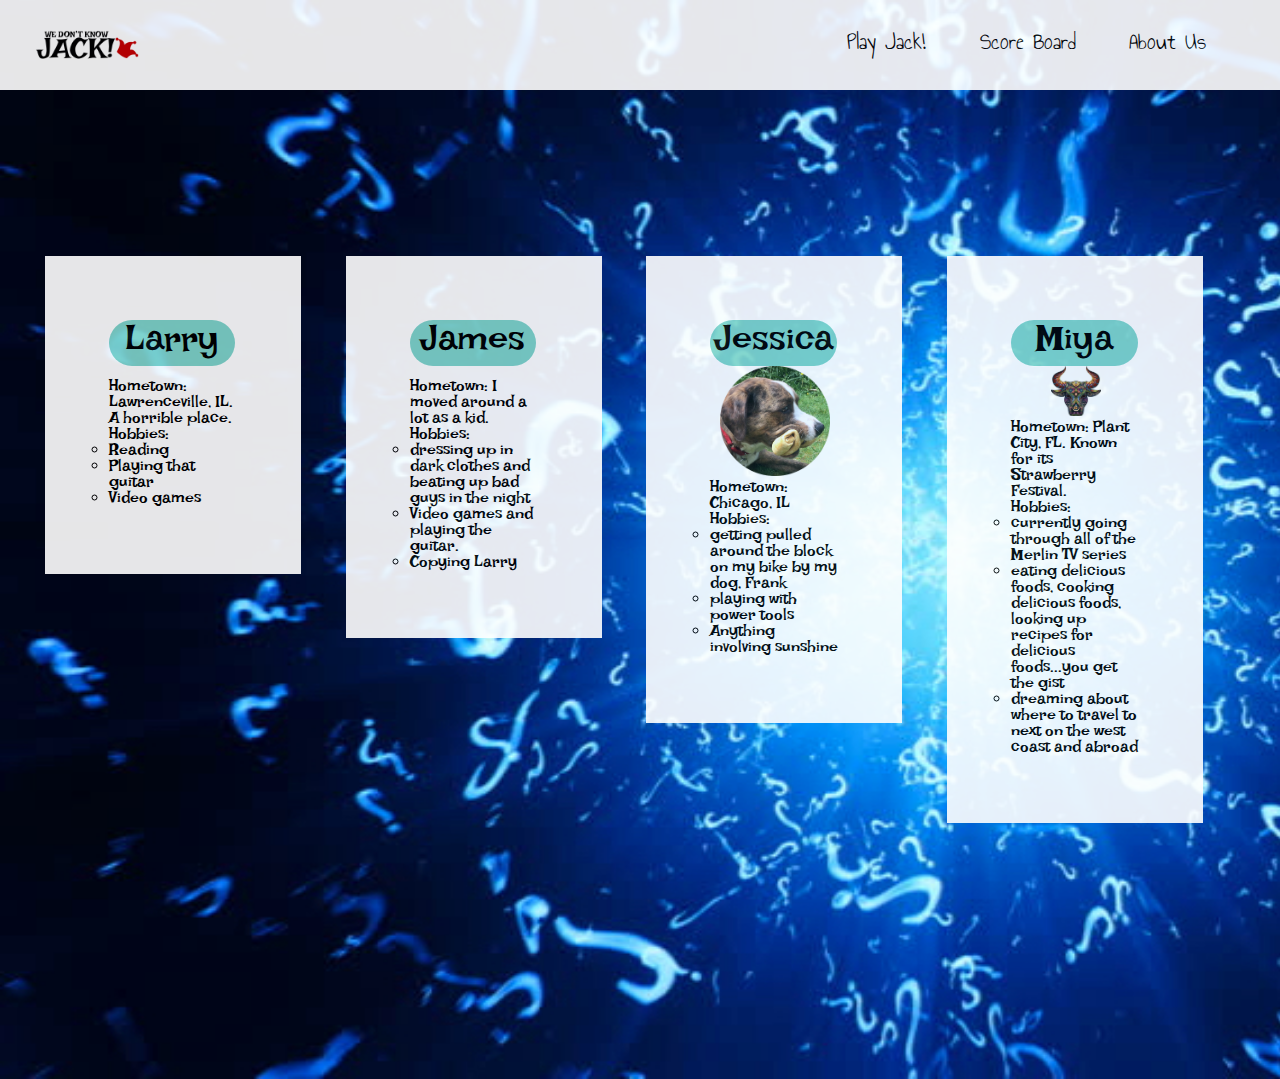
==== aboutus.html @ 1905cf06 "Merge branch 'master' into day-4-team-project" ====
<!DOCTYPE html>
<html>
  <head>
    <meta charset="utf-8">
    <title>About Us</title>
    <link href="assets/jackFavicon.png" rel="icon" type="image/png" />
    <link rel="stylesheet" type="text/css" href="default.css">
    <link  rel="stylesheet" type="text/css" href="aboutus.css" />
  </head>
  <body>
    <header>
      <ul class="nav-bar">
        <li class="nav-bar-logo"><a href="splash.html"><img src="assets/jackLogo.png"></a></li>
        <li class="nav-list-item"><a class="nav-item-link" href="splash.html">Play Jack!</a></li>
        <li class="nav-list-item"><a class="nav-item-link" href="highscore.html">Score Board</a></li>
        <li class="nav-list-item"><a class="nav-item-link" href="aboutus.html">About Us</a></li>
      </ul>
    </header>
    <div class="bio">
      <h1>Larry</h1>
      <img src="" alt="">
      <div class="hometown">
        Hometown: Lawrenceville, IL. A horrible place.
      </div>
      <div class="hobbies">
        Hobbies:
        <ul>
          <li>Reading</li>
          <li>Playing that guitar</li>
          <li>Video games</li>
        </ul>
      </div>
    </div>

    <div class="bio">
      <h1>James</h1>
      <img src="" alt="">
      <div class="hometown">
        Hometown: I moved around a lot as a kid.
      </div>
      <div class="hobbies">
        Hobbies:
        <ul>
          <li>dressing up in dark clothes and beating up bad guys in the night</li>
          <li>Video games and playing the guitar.</li>
          <li>Copying Larry</li>
        </ul>
      </div>
    </div>

    <div class="bio">
      <h1>Jessica</h1>
      <img src="assets\frank.jpg" alt="" class="frankie-pooch">
        <div class="hometown">
          Hometown: Chicago, IL
        </div>
        <div class="hobbies">
          Hobbies:
          <ul>
            <li>getting pulled around the block on my bike by my dog, Frank</li>
            <li>playing with power tools</li>
            <li>Anything involving sunshine</li>
          </ul>
        </div>
    </div>

    <div class="bio">
      <h1>Miya</h1>
      <img src="assets\bull _symbol.jpg" alt="colorful Taurus bull" class="bio-pic">
        <div class="hometown">
          Hometown: Plant City, FL. Known for its Strawberry Festival.
        </div>
        <div class="hobbies">
          Hobbies:
          <ul>
            <li>currently going through all of the Merlin TV series</li>
            <li>eating delicious foods, cooking delicious foods, looking up recipes for delicious foods...you get the gist</li>
            <li>dreaming about where to travel to next on the west coast and abroad</li>
          </ul>
        </div>
    </div>

  </body>
</html>
---- default.css ----
@import url('https://fonts.googleapis.com/css?family=Annie+Use+Your+Telescope%7CLakki+Reddy');

/* http://meyerweb.com/eric/tools/css/reset/
   v2.0 | 20110126
   License: none (public domain)
*/

html, body, div, span, applet, object, iframe,
h1, h2, h3, h4, h5, h6, p, blockquote, pre,
a, abbr, acronym, address, big, cite, code,
del, dfn, em, img, ins, kbd, q, s, samp,
small, strike, strong, sub, sup, tt, var,
b, u, i, center,
dl, dt, dd, ol, ul, li,
fieldset, form, label, legend,
table, caption, tbody, tfoot, thead, tr, th, td,
article, aside, canvas, details, embed,
figure, figcaption, footer, header, hgroup,
menu, nav, output, ruby, section, summary,
time, mark, audio, video {
	margin: 0;
	padding: 0;
	border: 0;
	font-size: 100%;
	font: inherit;
	vertical-align: baseline;
}
/* HTML5 display-role reset for older browsers */
article, aside, details, figcaption, figure,
footer, header, hgroup, menu, nav, section {
	display: block;
}
body {
	line-height: 1;
}
ol, ul {
	list-style: none;
}
blockquote, q {
	quotes: none;
}
blockquote:before, blockquote:after,
q:before, q:after {
	content: '';
	content: none;
}
table {
	border-collapse: collapse;
	border-spacing: 0;
}

/*CSS reset above this line*/

html {
	background-image: url('./assets/questionMark.jpg');
	background-size: cover;
	background-repeat: no-repeat;
}

header {
  float: left;
  width: 105%;
  background-color: #FFFFFF;
  position: fixed;
  opacity: .9;
  margin-left: -10px;
  margin-top:  -10px;
	z-index: 3;
}

.nav-bar {
  list-style-type: none;
  font-family: 'Annie Use Your Telescope', cursive;
  width: 100%;
  padding: 0px 0px 0px 5px;
  margin-right: 20px;
  color: #FFFFFF;
}

.nav-bar-logo {
  float: left;
  margin-right: 20%;
  margin-left: 3%;
  padding-top: 3%;
  padding-bottom: 2%;
	z-index: 5;
}

li img {
  width: 20%;
}

.nav-list-item {
  float: left;
  font-size: 24px;
  padding: 2%;
  padding-top: 3%;

}

.nav-item-link {
  text-decoration: none;
  color: #000000;
}

.nav-item-link:hover  {
  color: #8FD8FC;
}

#bottom {
  float: left;
  clear: both;
  width: 100%;
  margin-top: 10%;
}
---- aboutus.css ----
.bio {
  font-family: 'Lakki Reddy', cursive;
  float: left;
  margin-top: 20%;
	margin-bottom: 20%;
  width: 10%;
  margin-left: 3.5%;
  padding: 5%;
  /*height: 300px;*/
  background-color: #FFFFFF;
  color: #000000;
  opacity: .9;
}

.hobbies ul li {
	list-style-type: circle;
}

h1 {
  font-size: 36px;
  text-align: center;
}

.hometown {
	border-width: thin;
}

img.bio-pic {
	height: 50px;
	width: 50px;
	margin-left: 40px;
}

img.frankie-pooch {
	height: 110px;
	width: 110px;
	margin-left: 10px;
}

h1 {
	background-color: #7FD4CA;
	/*still need to make box cover all of our names*/
	border-radius: 25px;
	width: 126.33px;
	height: auto;
	padding-top: 10px;
}
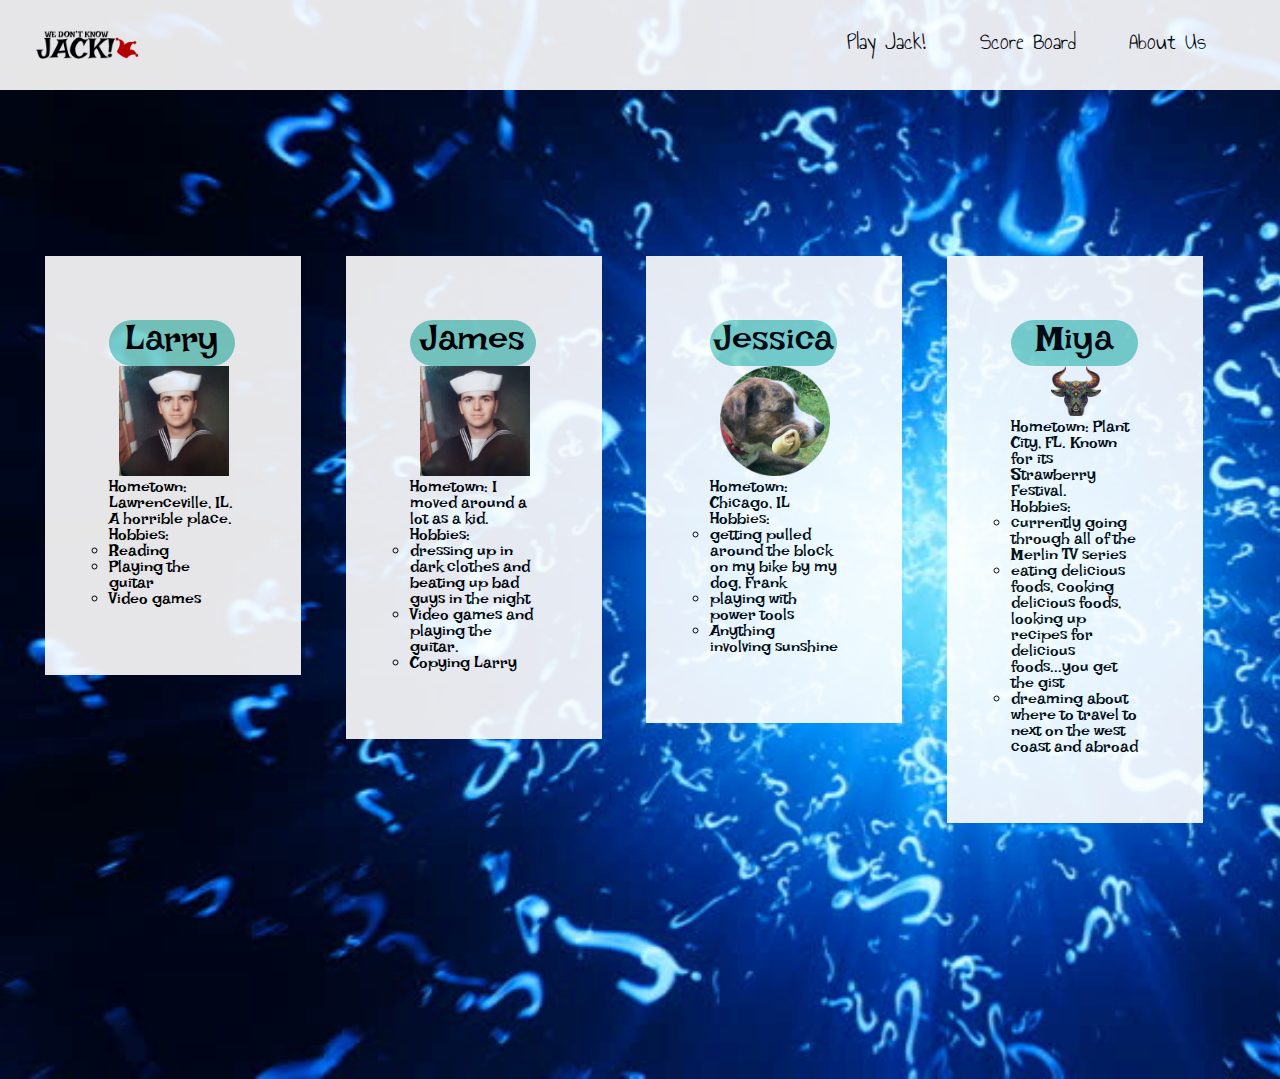
==== commit 62cb247a: "Avatar IS NOT FIXED YET. But aboutus photo is added." ====
--- a/aboutus.html
+++ b/aboutus.html
@@ -18,7 +18,7 @@
     </header>
     <div class="bio">
       <h1>Larry</h1>
-      <img src="" alt="">
+      <img src="assets\sailor.jpg" class="sailor-guy">
       <div class="hometown">
         Hometown: Lawrenceville, IL. A horrible place.
       </div>
@@ -26,7 +26,7 @@
         Hobbies:
         <ul>
           <li>Reading</li>
-          <li>Playing that guitar</li>
+          <li>Playing the guitar</li>
           <li>Video games</li>
         </ul>
       </div>
@@ -34,7 +34,7 @@
 
     <div class="bio">
       <h1>James</h1>
-      <img src="" alt="">
+      <img src="assets\sailor.jpg" class="sailor-guy">
       <div class="hometown">
         Hometown: I moved around a lot as a kid.
       </div>
--- a/aboutus.css
+++ b/aboutus.css
@@ -38,6 +38,11 @@
 	margin-left: 10px;
 }
 
+img.sailor-guy {
+	height: 110px;
+	width: 110px;
+	margin-left: 10px;
+}
 h1 {
 	background-color: #7FD4CA;
 	/*still need to make box cover all of our names*/
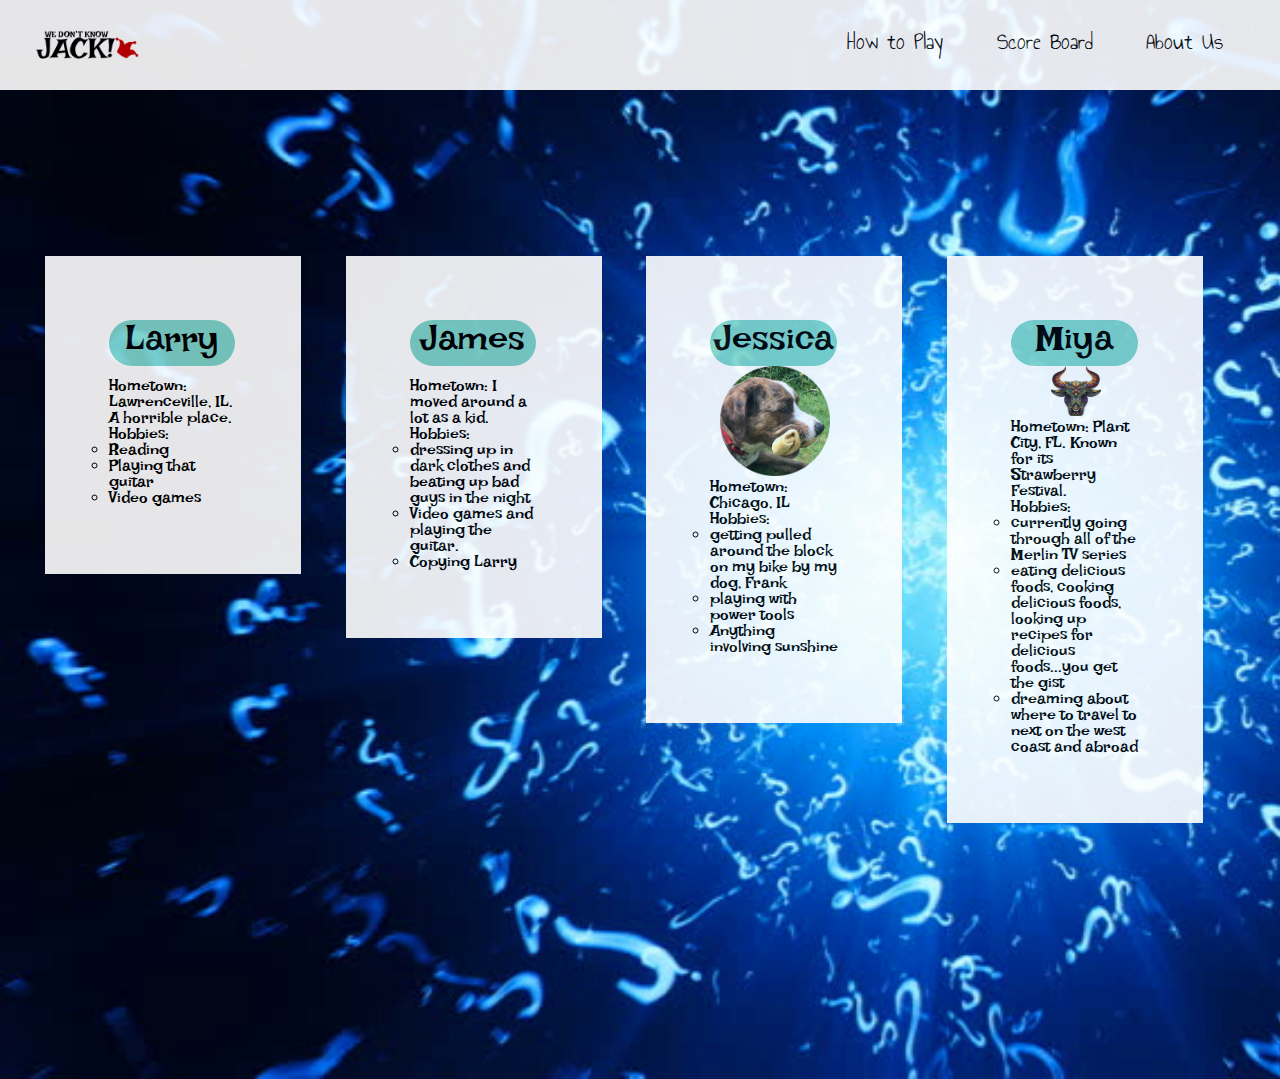
==== commit c1655e6f: "added how-to css and html" ====
--- a/aboutus.html
+++ b/aboutus.html
@@ -5,20 +5,20 @@
     <title>About Us</title>
     <link href="assets/jackFavicon.png" rel="icon" type="image/png" />
     <link rel="stylesheet" type="text/css" href="default.css">
-    <link  rel="stylesheet" type="text/css" href="aboutus.css" />
+    <link rel="stylesheet" type="text/css" href="aboutus.css" />
   </head>
   <body>
     <header>
       <ul class="nav-bar">
         <li class="nav-bar-logo"><a href="splash.html"><img src="assets/jackLogo.png"></a></li>
-        <li class="nav-list-item"><a class="nav-item-link" href="splash.html">Play Jack!</a></li>
+        <li class="nav-list-item"><a class="nav-item-link" href="howto.html">How to Play</a></li>
         <li class="nav-list-item"><a class="nav-item-link" href="highscore.html">Score Board</a></li>
         <li class="nav-list-item"><a class="nav-item-link" href="aboutus.html">About Us</a></li>
       </ul>
     </header>
     <div class="bio">
       <h1>Larry</h1>
-      <img src="assets\sailor.jpg" class="sailor-guy">
+      <img src="" alt="">
       <div class="hometown">
         Hometown: Lawrenceville, IL. A horrible place.
       </div>
@@ -26,7 +26,7 @@
         Hobbies:
         <ul>
           <li>Reading</li>
-          <li>Playing the guitar</li>
+          <li>Playing that guitar</li>
           <li>Video games</li>
         </ul>
       </div>
@@ -34,7 +34,7 @@
 
     <div class="bio">
       <h1>James</h1>
-      <img src="assets\sailor.jpg" class="sailor-guy">
+      <img src="" alt="">
       <div class="hometown">
         Hometown: I moved around a lot as a kid.
       </div>
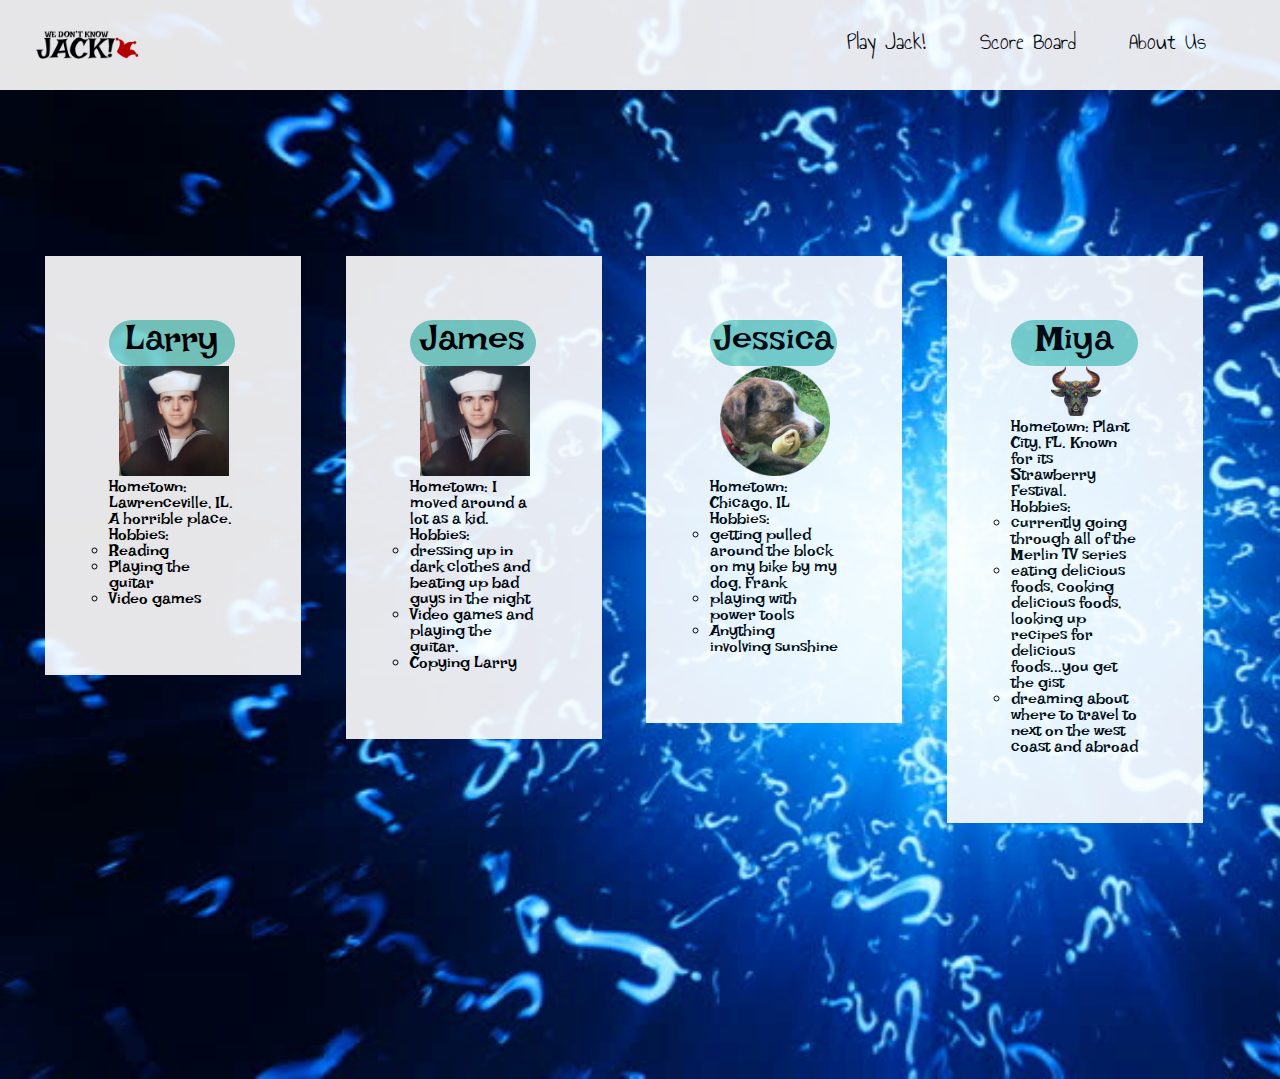
==== commit bc651d5c: "Merge branch 'master' into addsoundeffect" ====
--- a/aboutus.html
+++ b/aboutus.html
@@ -5,20 +5,20 @@
     <title>About Us</title>
     <link href="assets/jackFavicon.png" rel="icon" type="image/png" />
     <link rel="stylesheet" type="text/css" href="default.css">
-    <link rel="stylesheet" type="text/css" href="aboutus.css" />
+    <link  rel="stylesheet" type="text/css" href="aboutus.css" />
   </head>
   <body>
     <header>
       <ul class="nav-bar">
         <li class="nav-bar-logo"><a href="splash.html"><img src="assets/jackLogo.png"></a></li>
-        <li class="nav-list-item"><a class="nav-item-link" href="howto.html">How to Play</a></li>
+        <li class="nav-list-item"><a class="nav-item-link" href="splash.html">Play Jack!</a></li>
         <li class="nav-list-item"><a class="nav-item-link" href="highscore.html">Score Board</a></li>
         <li class="nav-list-item"><a class="nav-item-link" href="aboutus.html">About Us</a></li>
       </ul>
     </header>
     <div class="bio">
       <h1>Larry</h1>
-      <img src="" alt="">
+      <img src="assets\sailor.jpg" class="sailor-guy">
       <div class="hometown">
         Hometown: Lawrenceville, IL. A horrible place.
       </div>
@@ -26,7 +26,7 @@
         Hobbies:
         <ul>
           <li>Reading</li>
-          <li>Playing that guitar</li>
+          <li>Playing the guitar</li>
           <li>Video games</li>
         </ul>
       </div>
@@ -34,7 +34,7 @@
 
     <div class="bio">
       <h1>James</h1>
-      <img src="" alt="">
+      <img src="assets\sailor.jpg" class="sailor-guy">
       <div class="hometown">
         Hometown: I moved around a lot as a kid.
       </div>
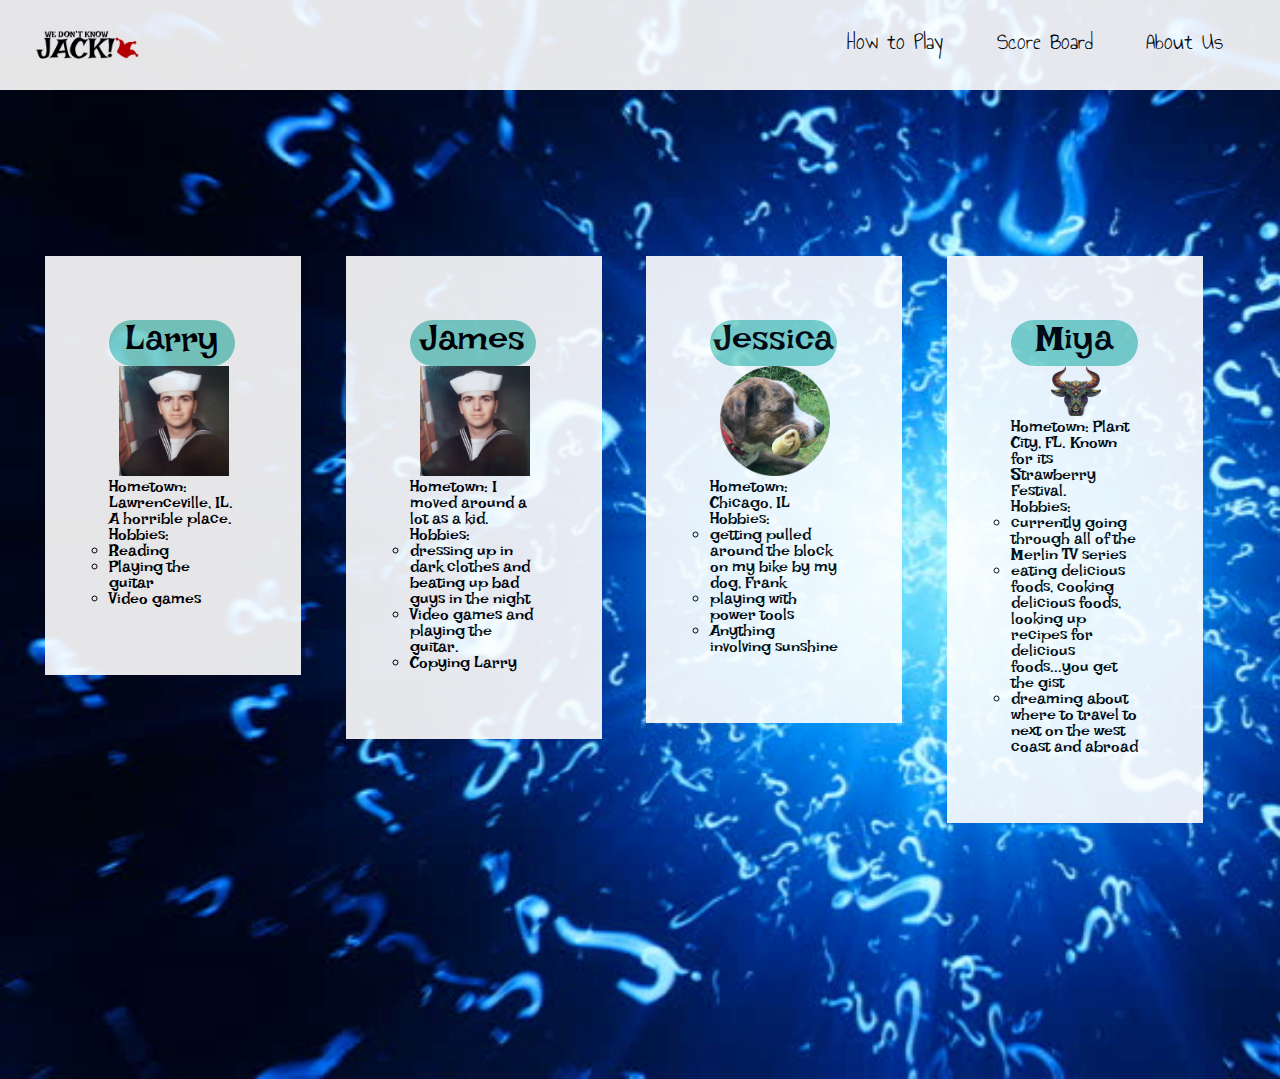
==== commit 691f9c15: "Merge branch 'master' into day-4-team-project" ====
--- a/aboutus.html
+++ b/aboutus.html
@@ -5,13 +5,13 @@
     <title>About Us</title>
     <link href="assets/jackFavicon.png" rel="icon" type="image/png" />
     <link rel="stylesheet" type="text/css" href="default.css">
-    <link  rel="stylesheet" type="text/css" href="aboutus.css" />
+    <link rel="stylesheet" type="text/css" href="aboutus.css" />
   </head>
   <body>
     <header>
       <ul class="nav-bar">
         <li class="nav-bar-logo"><a href="splash.html"><img src="assets/jackLogo.png"></a></li>
-        <li class="nav-list-item"><a class="nav-item-link" href="splash.html">Play Jack!</a></li>
+        <li class="nav-list-item"><a class="nav-item-link" href="howto.html">How to Play</a></li>
         <li class="nav-list-item"><a class="nav-item-link" href="highscore.html">Score Board</a></li>
         <li class="nav-list-item"><a class="nav-item-link" href="aboutus.html">About Us</a></li>
       </ul>
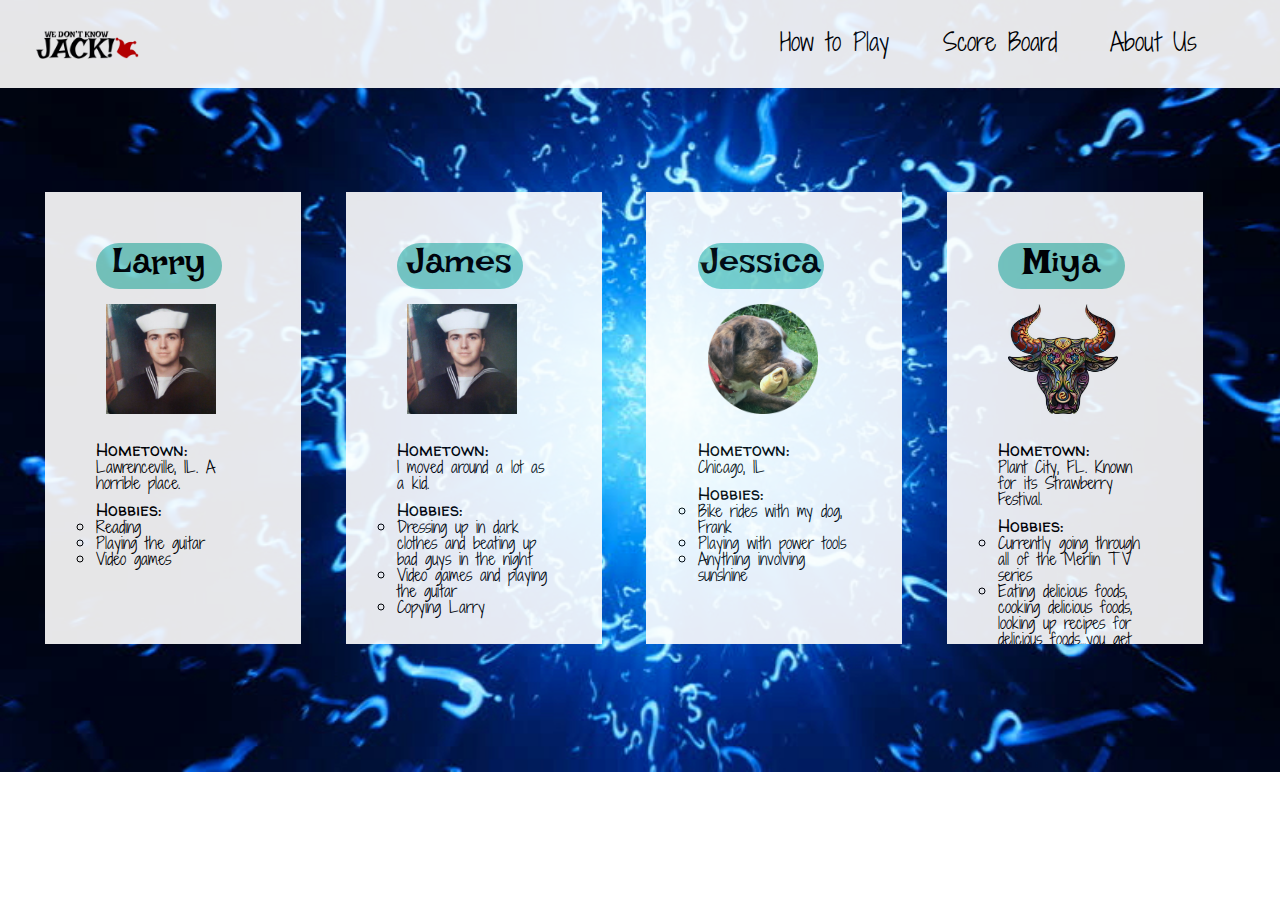
==== commit 8710d4cd: "update fonts" ====
--- a/aboutus.html
+++ b/aboutus.html
@@ -10,7 +10,7 @@
   <body>
     <header>
       <ul class="nav-bar">
-        <li class="nav-bar-logo"><a href="splash.html"><img src="assets/jackLogo.png"></a></li>
+        <li class="nav-bar-logo"><a href="index.html"><img src="assets/jackLogo.png"></a></li>
         <li class="nav-list-item"><a class="nav-item-link" href="howto.html">How to Play</a></li>
         <li class="nav-list-item"><a class="nav-item-link" href="highscore.html">Score Board</a></li>
         <li class="nav-list-item"><a class="nav-item-link" href="aboutus.html">About Us</a></li>
@@ -20,10 +20,10 @@
       <h1>Larry</h1>
       <img src="assets\sailor.jpg" class="sailor-guy">
       <div class="hometown">
-        Hometown: Lawrenceville, IL. A horrible place.
+        <h2>Hometown:</h2> Lawrenceville, IL. A horrible place.
       </div>
       <div class="hobbies">
-        Hobbies:
+        <h2>Hobbies:</h2>
         <ul>
           <li>Reading</li>
           <li>Playing the guitar</li>
@@ -31,54 +31,52 @@
         </ul>
       </div>
     </div>
-
     <div class="bio">
       <h1>James</h1>
-      <img src="assets\sailor.jpg" class="sailor-guy">
+      <img src="assets\sailor.jpg">
       <div class="hometown">
-        Hometown: I moved around a lot as a kid.
+        <h2>Hometown:</h2> I moved around a lot as a kid.
       </div>
       <div class="hobbies">
-        Hobbies:
+        <h2>Hobbies:</h2>
         <ul>
-          <li>dressing up in dark clothes and beating up bad guys in the night</li>
-          <li>Video games and playing the guitar.</li>
+          <li>Dressing up in dark clothes and beating up bad guys in the night</li>
+          <li>Video games and playing the guitar</li>
           <li>Copying Larry</li>
         </ul>
       </div>
     </div>
-
     <div class="bio">
       <h1>Jessica</h1>
-      <img src="assets\frank.jpg" alt="" class="frankie-pooch">
+      <img src="assets\frank.jpg" alt="">
         <div class="hometown">
-          Hometown: Chicago, IL
+          <h2>Hometown:</h2> Chicago, IL
         </div>
         <div class="hobbies">
-          Hobbies:
+          <h2>Hobbies:</h2>
           <ul>
-            <li>getting pulled around the block on my bike by my dog, Frank</li>
-            <li>playing with power tools</li>
+            <li>Bike rides with my dog, Frank</li>
+            <li>Playing with power tools</li>
             <li>Anything involving sunshine</li>
           </ul>
         </div>
     </div>
-
     <div class="bio">
       <h1>Miya</h1>
-      <img src="assets\bull _symbol.jpg" alt="colorful Taurus bull" class="bio-pic">
-        <div class="hometown">
-          Hometown: Plant City, FL. Known for its Strawberry Festival.
-        </div>
-        <div class="hobbies">
-          Hobbies:
-          <ul>
-            <li>currently going through all of the Merlin TV series</li>
-            <li>eating delicious foods, cooking delicious foods, looking up recipes for delicious foods...you get the gist</li>
-            <li>dreaming about where to travel to next on the west coast and abroad</li>
-          </ul>
-        </div>
+      <img src="assets\bull _symbol.jpg" alt="colorful Taurus bull">
+      <div class="hometown">
+        <h2>Hometown:</h2> Plant City, FL. Known for its Strawberry Festival.
+      </div>
+      <div class="hobbies">
+        <h2>Hobbies:</h2>
+        <ul>
+          <li>Currently going through all of the Merlin TV series</li>
+          <li>Eating delicious foods, cooking delicious foods, looking up recipes for delicious foods...you get the gist</li>
+          <li>Dreaming about where to travel to next on the west coast and abroad</li>
+        </ul>
+      </div>
     </div>
-
+    <div id="bottom">
+    </div>
   </body>
 </html>
--- a/default.css
+++ b/default.css
@@ -1,5 +1,4 @@
-@import url('https://fonts.googleapis.com/css?family=Annie+Use+Your+Telescope%7CLakki+Reddy');
-
+@import url('https://fonts.googleapis.com/css?family=Lakki+Reddy|Shadows+Into+Light+Two|Walter+Turncoat');
 /* http://meyerweb.com/eric/tools/css/reset/
    v2.0 | 20110126
    License: none (public domain)
@@ -70,7 +69,7 @@
 
 .nav-bar {
   list-style-type: none;
-  font-family: 'Annie Use Your Telescope', cursive;
+  font-family: 'Shadows Into Light Two', cursive;
   width: 100%;
   padding: 0px 0px 0px 5px;
   margin-right: 20px;
@@ -79,7 +78,7 @@
 
 .nav-bar-logo {
   float: left;
-  margin-right: 20%;
+  margin-right: 15%;
   margin-left: 3%;
   padding-top: 3%;
   padding-bottom: 2%;
--- a/aboutus.css
+++ b/aboutus.css
@@ -1,12 +1,13 @@
 
 .bio {
-  font-family: 'Lakki Reddy', cursive;
+	font-family: 'Shadows Into Light Two', cursive;
   float: left;
-  margin-top: 20%;
-	margin-bottom: 20%;
-  width: 10%;
+  margin-top: 15%;
+  width: 12%;
+	height: 350px;
+	overflow: scroll;
   margin-left: 3.5%;
-  padding: 5%;
+  padding: 4%;
   /*height: 300px;*/
   background-color: #FFFFFF;
   color: #000000;
@@ -15,35 +16,22 @@
 
 .hobbies ul li {
 	list-style-type: circle;
+	font-family: 'Shadows Into Light Two', cursive;
+	text-align: left;
+}
+
+.bio img {
+	height: 110px;
+	width: 110px;
+	margin-left: 10px;
+	padding-top: 15px;
+	padding-bottom: 15px;
 }
 
 h1 {
-  font-size: 36px;
+	font-family: 'Lakki Reddy', cursive;
+	font-size: 36px;
   text-align: center;
-}
-
-.hometown {
-	border-width: thin;
-}
-
-img.bio-pic {
-	height: 50px;
-	width: 50px;
-	margin-left: 40px;
-}
-
-img.frankie-pooch {
-	height: 110px;
-	width: 110px;
-	margin-left: 10px;
-}
-
-img.sailor-guy {
-	height: 110px;
-	width: 110px;
-	margin-left: 10px;
-}
-h1 {
 	background-color: #7FD4CA;
 	/*still need to make box cover all of our names*/
 	border-radius: 25px;
@@ -51,3 +39,9 @@
 	height: auto;
 	padding-top: 10px;
 }
+h2 {
+	font-family: 'Walter Turncoat', cursive;
+	font-size: 18px;
+	padding-top: 10px;
+	text-align: left;
+}
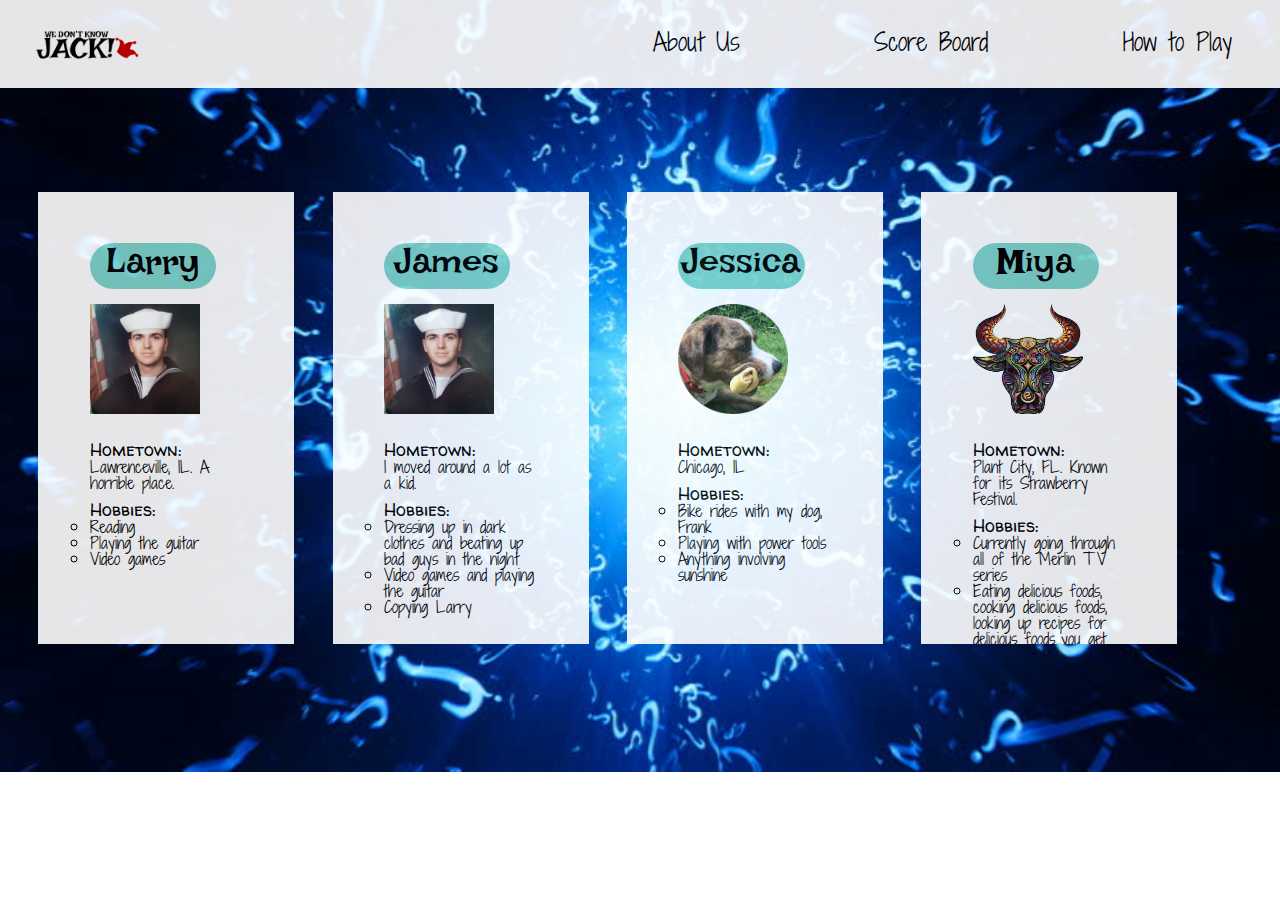
==== commit 3f5c1f13: "fix typos" ====
--- a/aboutus.html
+++ b/aboutus.html
@@ -17,8 +17,10 @@
       </ul>
     </header>
     <div class="bio">
-      <h1>Larry</h1>
-      <img src="assets\sailor.jpg" class="sailor-guy">
+      <div class="centerEl">
+        <h1>Larry</h1>
+        <img src="assets\sailor.jpg" class="sailor-guy">
+      </div>  
       <div class="hometown">
         <h2>Hometown:</h2> Lawrenceville, IL. A horrible place.
       </div>
--- a/default.css
+++ b/default.css
@@ -78,7 +78,6 @@
 
 .nav-bar-logo {
   float: left;
-  margin-right: 15%;
   margin-left: 3%;
   padding-top: 3%;
   padding-bottom: 2%;
@@ -90,7 +89,8 @@
 }
 
 .nav-list-item {
-  float: left;
+  float: right;
+  margin-right: 6%;
   font-size: 24px;
   padding: 2%;
   padding-top: 3%;
--- a/aboutus.css
+++ b/aboutus.css
@@ -6,14 +6,20 @@
   width: 12%;
 	height: 350px;
 	overflow: scroll;
-  margin-left: 3.5%;
   padding: 4%;
+	margin-left: 3%;
   /*height: 300px;*/
   background-color: #FFFFFF;
   color: #000000;
   opacity: .9;
 }
 
+.center {
+	margin-left: auto;
+	margin-right: auto;
+	width: 250px;
+
+}
 .hobbies ul li {
 	list-style-type: circle;
 	font-family: 'Shadows Into Light Two', cursive;
@@ -23,7 +29,7 @@
 .bio img {
 	height: 110px;
 	width: 110px;
-	margin-left: 10px;
+	margin: auto;
 	padding-top: 15px;
 	padding-bottom: 15px;
 }
@@ -38,6 +44,7 @@
 	width: 126.33px;
 	height: auto;
 	padding-top: 10px;
+	margin-right: 0;
 }
 h2 {
 	font-family: 'Walter Turncoat', cursive;
